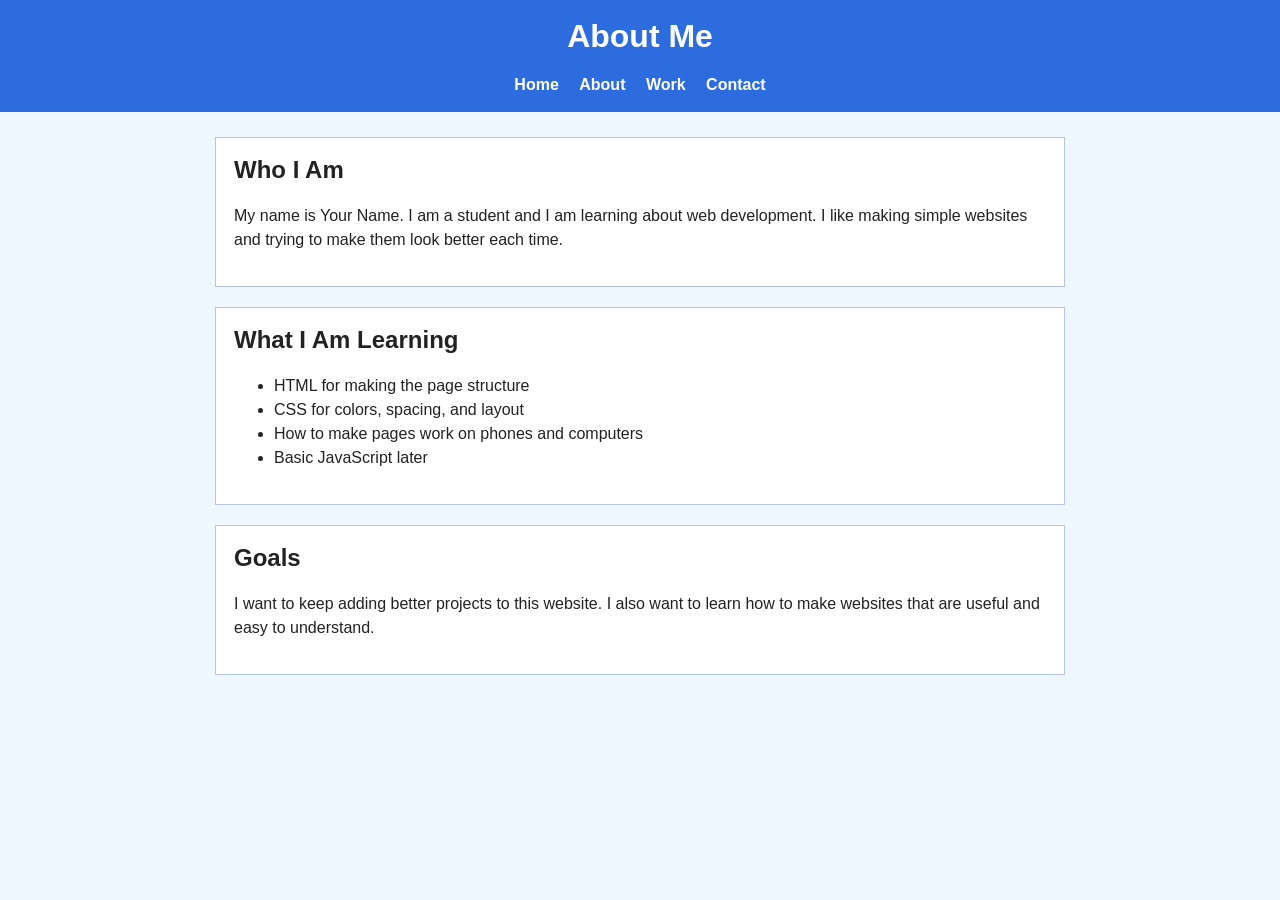
==== about.html @ 424b52f9 "nerfed the page" ====
<!DOCTYPE html>
<html lang="en">
<head>
  <meta charset="UTF-8">
  <meta name="viewport" content="width=device-width, initial-scale=1.0">
  <title>About Me</title>
  <style>
    body {
      margin: 0;
      font-family: Arial, Helvetica, sans-serif;
      color: #222;
      background: #eef6ff;
    }

    header {
      padding: 18px;
      background: #2d6cdf;
      color: white;
      text-align: center;
    }

    nav {
      margin-top: 12px;
    }

    nav a {
      margin: 0 8px;
      color: white;
      font-weight: bold;
      text-decoration: none;
    }

    nav a:hover {
      text-decoration: underline;
    }

    main {
      max-width: 850px;
      margin: 25px auto;
      padding: 0 16px;
    }

    section {
      margin-bottom: 20px;
      padding: 18px;
      border: 1px solid #b8c7dd;
      background: white;
    }

    h1,
    h2 {
      margin-top: 0;
    }

    p,
    li {
      line-height: 1.5;
    }
  </style>
</head>
<body>
  <header>
    <h1>About Me</h1>
    <nav>
      <a href="index.html">Home</a>
      <a href="about.html">About</a>
      <a href="work.html">Work</a>
      <a href="contact.html">Contact</a>
    </nav>
  </header>

  <main>
    <section>
      <h2>Who I Am</h2>
      <p>
        My name is Your Name. I am a student and I am learning about web development.
        I like making simple websites and trying to make them look better each time.
      </p>
    </section>

    <section>
      <h2>What I Am Learning</h2>
      <ul>
        <li>HTML for making the page structure</li>
        <li>CSS for colors, spacing, and layout</li>
        <li>How to make pages work on phones and computers</li>
        <li>Basic JavaScript later</li>
      </ul>
    </section>

    <section>
      <h2>Goals</h2>
      <p>
        I want to keep adding better projects to this website. I also want to learn how
        to make websites that are useful and easy to understand.
      </p>
    </section>
  </main>
</body>
</html>
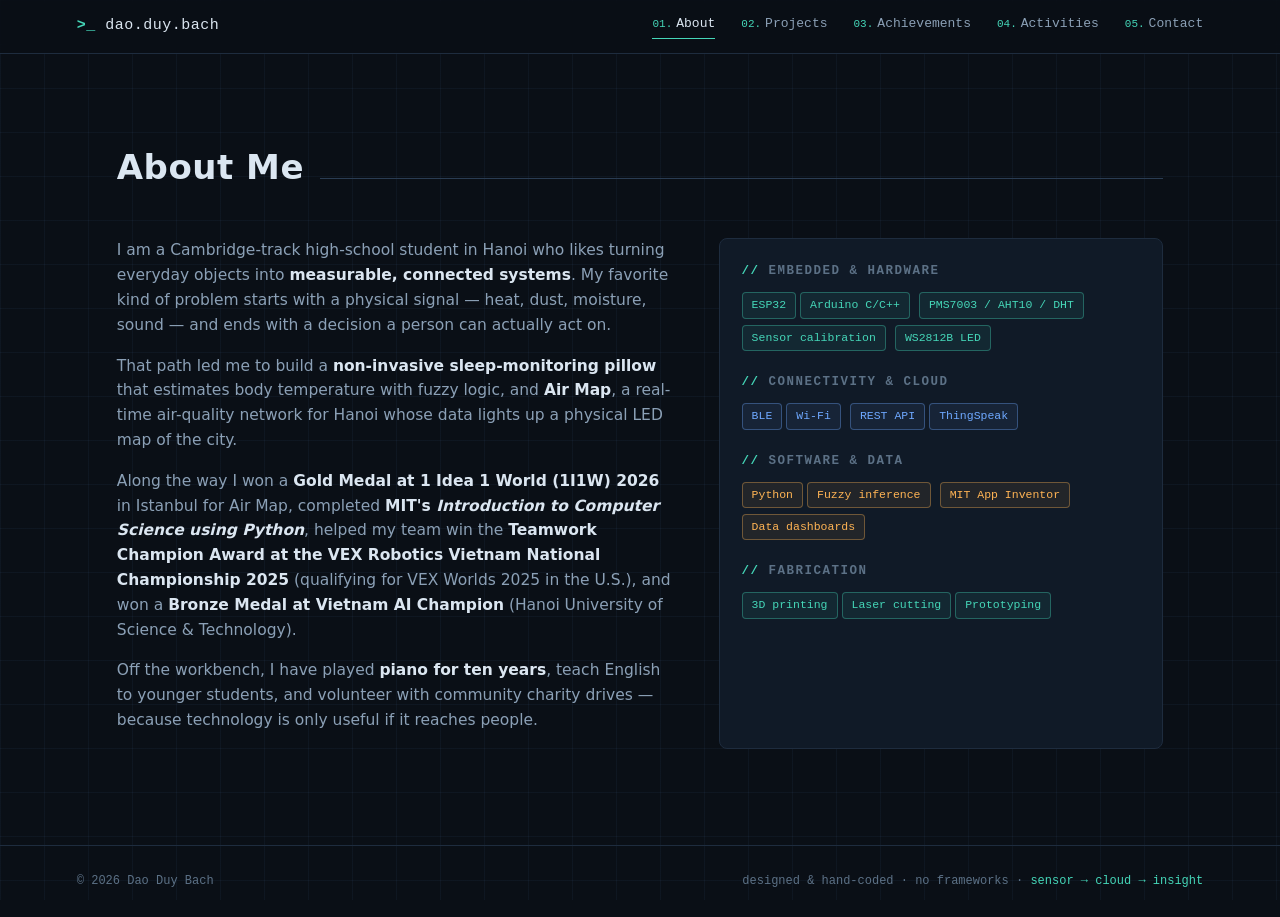
==== commit b2a73dba: "Fix portfolio layout" ====
--- a/about.html
+++ b/about.html
@@ -1,100 +1,78 @@
 <!DOCTYPE html>
 <html lang="en">
 <head>
-  <meta charset="UTF-8">
-  <meta name="viewport" content="width=device-width, initial-scale=1.0">
-  <title>About Me</title>
-  <style>
-    body {
-      margin: 0;
-      font-family: Arial, Helvetica, sans-serif;
-      color: #222;
-      background: #eef6ff;
-    }
-
-    header {
-      padding: 18px;
-      background: #2d6cdf;
-      color: white;
-      text-align: center;
-    }
-
-    nav {
-      margin-top: 12px;
-    }
-
-    nav a {
-      margin: 0 8px;
-      color: white;
-      font-weight: bold;
-      text-decoration: none;
-    }
-
-    nav a:hover {
-      text-decoration: underline;
-    }
-
-    main {
-      max-width: 850px;
-      margin: 25px auto;
-      padding: 0 16px;
-    }
-
-    section {
-      margin-bottom: 20px;
-      padding: 18px;
-      border: 1px solid #b8c7dd;
-      background: white;
-    }
-
-    h1,
-    h2 {
-      margin-top: 0;
-    }
-
-    p,
-    li {
-      line-height: 1.5;
-    }
-  </style>
+<meta charset="UTF-8">
+<meta name="viewport" content="width=device-width, initial-scale=1.0">
+<title>About — Dao Duy Bach</title>
+<meta name="description" content="About Dao Duy Bach — high-school maker from Hanoi working on IoT, embedded systems and AI.">
+<link rel="stylesheet" href="assets/style.css">
 </head>
 <body>
-  <header>
-    <h1>About Me</h1>
-    <nav>
-      <a href="index.html">Home</a>
-      <a href="about.html">About</a>
-      <a href="work.html">Work</a>
-      <a href="contact.html">Contact</a>
-    </nav>
-  </header>
 
-  <main>
-    <section>
-      <h2>Who I Am</h2>
-      <p>
-        My name is Your Name. I am a student and I am learning about web development.
-        I like making simple websites and trying to make them look better each time.
-      </p>
-    </section>
+<nav>
+  <a class="logo" href="index.html"><b>&gt;_</b> dao.duy.bach</a>
+  <div class="navlinks">
+    <a href="about.html" class="active" aria-current="page"><span>01.</span>About</a>
+    <a href="projects.html"><span>02.</span>Projects</a>
+    <a href="achievements.html"><span>03.</span>Achievements</a>
+    <a href="activities.html"><span>04.</span>Activities</a>
+    <a href="contact.html"><span>05.</span>Contact</a>
+  </div>
+</nav>
 
-    <section>
-      <h2>What I Am Learning</h2>
-      <ul>
-        <li>HTML for making the page structure</li>
-        <li>CSS for colors, spacing, and layout</li>
-        <li>How to make pages work on phones and computers</li>
-        <li>Basic JavaScript later</li>
-      </ul>
-    </section>
+<main class="page">
 
-    <section>
-      <h2>Goals</h2>
-      <p>
-        I want to keep adding better projects to this website. I also want to learn how
-        to make websites that are useful and easy to understand.
-      </p>
-    </section>
-  </main>
+  <section id="about">
+    <div class="sec-head reveal"><h2>About Me</h2><div class="rule"></div></div>
+    <div class="about-grid">
+      <div class="reveal">
+        <p>I am a Cambridge-track high-school student in Hanoi who likes turning everyday objects
+           into <b>measurable, connected systems</b>. My favorite kind of problem starts with a physical signal —
+           heat, dust, moisture, sound — and ends with a decision a person can actually act on.</p>
+        <p>That path led me to build a <b>non-invasive sleep-monitoring pillow</b> that estimates body
+           temperature with fuzzy logic, and <b>Air Map</b>, a real-time air-quality network for Hanoi
+           whose data lights up a physical LED map of the city.</p>
+        <p>Along the way I won a <b>Gold Medal at 1 Idea 1 World (1I1W) 2026</b> in Istanbul for Air Map,
+           completed <b>MIT's <i>Introduction to Computer Science using Python</i></b>,
+           helped my team win the <b>Teamwork Champion Award at the VEX Robotics Vietnam National Championship 2025</b>
+           (qualifying for VEX Worlds 2025 in the U.S.), and won a
+           <b>Bronze Medal at Vietnam AI Champion</b> (Hanoi University of Science &amp; Technology).</p>
+        <p>Off the workbench, I have played <b>piano for ten years</b>, teach English to younger students,
+           and volunteer with community charity drives — because technology is only useful if it reaches people.</p>
+      </div>
+      <div class="skillbox reveal">
+        <h3>Embedded &amp; Hardware</h3>
+        <div>
+          <span class="tag">ESP32</span><span class="tag">Arduino C/C++</span>
+          <span class="tag">PMS7003 / AHT10 / DHT</span><span class="tag">Sensor calibration</span>
+          <span class="tag">WS2812B LED</span>
+        </div>
+        <h3>Connectivity &amp; Cloud</h3>
+        <div>
+          <span class="tag blue">BLE</span><span class="tag blue">Wi-Fi</span>
+          <span class="tag blue">REST API</span><span class="tag blue">ThingSpeak</span>
+        </div>
+        <h3>Software &amp; Data</h3>
+        <div>
+          <span class="tag amber">Python</span><span class="tag amber">Fuzzy inference</span>
+          <span class="tag amber">MIT App Inventor</span><span class="tag amber">Data dashboards</span>
+        </div>
+        <h3>Fabrication</h3>
+        <div>
+          <span class="tag">3D printing</span><span class="tag">Laser cutting</span><span class="tag">Prototyping</span>
+        </div>
+      </div>
+    </div>
+  </section>
+
+</main>
+
+
+<footer>
+  <span>© 2026 Dao Duy Bach</span>
+  <span>designed &amp; hand-coded · no frameworks · <span style="color:var(--accent)">sensor → cloud → insight</span></span>
+</footer>
+
+<script src="assets/main.js"></script>
 </body>
 </html>
--- a/assets/style.css
+++ b/assets/style.css
@@ -0,0 +1,280 @@
+:root{
+  --bg:#0a0f16;
+  --bg-2:#0d1420;
+  --panel:#101a27;
+  --panel-2:#131f2e;
+  --line:#1e2c3e;
+  --line-2:#2a3c52;
+  --txt:#dbe6f1;
+  --muted:#8ba0b6;
+  --dim:#5c7186;
+  --accent:#45d6b8;
+  --accent-2:#6ea8ff;
+  --amber:#ffb454;
+  --mono:ui-monospace,"Cascadia Code","JetBrains Mono",Consolas,"Courier New",monospace;
+  --sans:"Segoe UI",system-ui,-apple-system,Roboto,Arial,sans-serif;
+}
+*{margin:0;padding:0;box-sizing:border-box}
+html{scroll-behavior:smooth}
+body{
+  background:var(--bg);
+  color:var(--txt);
+  font-family:var(--sans);
+  line-height:1.6;
+  overflow-x:hidden;
+}
+/* blueprint grid backdrop */
+body::before{
+  content:"";
+  position:fixed;inset:0;z-index:0;pointer-events:none;
+  background-image:
+    linear-gradient(rgba(110,168,255,.05) 1px,transparent 1px),
+    linear-gradient(90deg,rgba(110,168,255,.05) 1px,transparent 1px);
+  background-size:44px 44px;
+}
+main,nav,footer{position:relative;z-index:1}
+a{color:var(--accent);text-decoration:none}
+img{max-width:100%;display:block}
+
+/* ---------- nav ---------- */
+nav{
+  position:fixed;top:0;left:0;right:0;z-index:50;
+  display:flex;align-items:center;justify-content:space-between;
+  padding:14px 6vw;
+  background:rgba(10,15,22,.85);
+  backdrop-filter:blur(10px);
+  border-bottom:1px solid var(--line);
+}
+.logo{font-family:var(--mono);font-size:15px;color:var(--txt);letter-spacing:.5px}
+.logo b{color:var(--accent)}
+.navlinks{display:flex;gap:26px;font-family:var(--mono);font-size:13px}
+.navlinks a{color:var(--muted);transition:color .2s}
+.navlinks a:hover{color:var(--accent)}
+.navlinks a span{color:var(--accent);margin-right:4px;font-size:11px}
+@media(max-width:760px){.navlinks{display:none}}
+
+/* ---------- shared ---------- */
+section{padding:96px 6vw;max-width:1200px;margin:0 auto}
+.sec-head{display:flex;align-items:baseline;gap:16px;margin-bottom:44px}
+.sec-head .no{font-family:var(--mono);color:var(--accent);font-size:14px}
+.sec-head h2{font-size:clamp(24px,3.4vw,34px);letter-spacing:.5px}
+.sec-head .rule{flex:1;height:1px;background:var(--line-2);min-width:40px}
+.mono{font-family:var(--mono)}
+.tag{
+  display:inline-block;font-family:var(--mono);font-size:11.5px;
+  color:var(--accent);background:rgba(69,214,184,.08);
+  border:1px solid rgba(69,214,184,.35);border-radius:4px;
+  padding:3px 9px;margin:3px 4px 3px 0;white-space:nowrap;
+}
+.tag.blue{color:var(--accent-2);background:rgba(110,168,255,.08);border-color:rgba(110,168,255,.35)}
+.tag.amber{color:var(--amber);background:rgba(255,180,84,.08);border-color:rgba(255,180,84,.35)}
+.reveal{opacity:0;transform:translateY(22px);transition:opacity .6s ease,transform .6s ease}
+.reveal.on{opacity:1;transform:none}
+
+/* ---------- hero ---------- */
+.hero{
+  min-height:100vh;display:flex;flex-direction:column;justify-content:center;
+  padding-top:120px;
+}
+.hero .kicker{font-family:var(--mono);color:var(--accent);font-size:16px;margin-bottom:14px}
+.hero h1{font-size:clamp(38px,7vw,72px);line-height:1.05;letter-spacing:-1px}
+.hero h1 .dim{color:var(--dim)}
+.hero .sub{
+  font-size:clamp(16px,2.2vw,21px);color:var(--muted);
+  margin:18px 0 26px;max-width:640px;
+}
+.hero .sub b{color:var(--txt);font-weight:600}
+/* terminal */
+.term{
+  margin-top:36px;max-width:640px;width:100%;
+  background:#0b1119;border:1px solid var(--line-2);border-radius:8px;
+  box-shadow:0 18px 50px rgba(0,0,0,.45);
+  font-family:var(--mono);font-size:13.5px;
+}
+.term-bar{
+  display:flex;align-items:center;gap:7px;
+  padding:9px 14px;border-bottom:1px solid var(--line);
+}
+.term-bar i{width:11px;height:11px;border-radius:50%;display:inline-block}
+.term-bar i:nth-child(1){background:#ff5f57}.term-bar i:nth-child(2){background:#febc2e}.term-bar i:nth-child(3){background:#28c840}
+.term-bar span{margin-left:8px;color:var(--dim);font-size:11.5px}
+.term-body{padding:16px 18px;min-height:150px}
+.term-body .ln{white-space:pre-wrap;word-break:break-word}
+.term-body .p{color:var(--accent)}
+.term-body .o{color:var(--muted)}
+.term-body .hl{color:var(--amber)}
+.cursor{display:inline-block;width:8px;height:15px;background:var(--accent);vertical-align:-2px;animation:blink 1s steps(1) infinite}
+@keyframes blink{50%{opacity:0}}
+.hero-stats{
+  display:flex;flex-wrap:wrap;gap:0;margin-top:44px;
+  border:1px solid var(--line);border-radius:8px;overflow:hidden;max-width:840px;
+  background:var(--panel);
+}
+.hstat{flex:1 1 160px;padding:18px 22px;border-right:1px solid var(--line)}
+.hstat:last-child{border-right:none}
+.hstat .v{font-family:var(--mono);font-size:26px;color:var(--accent)}
+.hstat .k{font-size:12px;color:var(--dim);text-transform:uppercase;letter-spacing:1.2px;margin-top:3px}
+
+/* ---------- about ---------- */
+.about-grid{display:grid;grid-template-columns:1.25fr 1fr;gap:46px}
+@media(max-width:860px){.about-grid{grid-template-columns:1fr}}
+.about-grid p{color:var(--muted);margin-bottom:16px;font-size:15.5px}
+.about-grid p b{color:var(--txt)}
+.skillbox{
+  background:var(--panel);border:1px solid var(--line);border-radius:8px;padding:22px;
+}
+.skillbox h3{
+  font-family:var(--mono);font-size:12.5px;color:var(--dim);
+  text-transform:uppercase;letter-spacing:1.5px;margin:18px 0 8px;
+}
+.skillbox h3:first-child{margin-top:0}
+.skillbox h3::before{content:"// ";color:var(--accent)}
+
+/* ---------- projects ---------- */
+.proj{
+  background:var(--panel);border:1px solid var(--line);border-radius:10px;
+  overflow:hidden;margin-bottom:56px;
+}
+.proj-head{
+  display:flex;flex-wrap:wrap;align-items:center;gap:12px;
+  padding:18px 26px;border-bottom:1px solid var(--line);background:var(--panel-2);
+}
+.proj-head .pid{font-family:var(--mono);color:var(--dim);font-size:12.5px}
+.proj-head h3{font-size:22px;letter-spacing:.3px}
+.proj-head .status{
+  margin-left:auto;font-family:var(--mono);font-size:11.5px;color:var(--accent);
+  border:1px solid rgba(69,214,184,.4);border-radius:20px;padding:3px 12px;
+}
+.proj-head .status::before{content:"● ";font-size:9px}
+.proj-body{display:grid;grid-template-columns:1.15fr .85fr;gap:0}
+@media(max-width:900px){.proj-body{grid-template-columns:1fr}}
+.proj-txt{padding:26px 30px}
+.proj-txt .lede{color:var(--txt);font-size:16px;margin-bottom:14px}
+.proj-txt p{color:var(--muted);font-size:14.5px;margin-bottom:14px}
+.proj-media{
+  border-left:1px solid var(--line);background:var(--bg-2);
+  padding:22px;display:flex;flex-direction:column;gap:14px;
+}
+@media(max-width:900px){.proj-media{border-left:none;border-top:1px solid var(--line)}}
+.shot{border:1px solid var(--line-2);border-radius:6px;overflow:hidden;position:relative}
+.shot img{width:100%;height:100%;object-fit:cover}
+.shot .cap{
+  position:absolute;left:0;bottom:0;right:0;
+  font-family:var(--mono);font-size:10.5px;color:var(--txt);
+  background:linear-gradient(transparent,rgba(5,9,14,.9));
+  padding:18px 10px 7px;
+}
+.shot-row{display:grid;grid-template-columns:1fr 1fr;gap:14px}
+.shot-row .shot{aspect-ratio:4/3}
+/* spec table */
+.spec{width:100%;border-collapse:collapse;font-size:13px;margin:10px 0 18px}
+.spec td{border:1px solid var(--line);padding:7px 12px;vertical-align:top}
+.spec td:first-child{
+  font-family:var(--mono);color:var(--dim);white-space:nowrap;width:130px;
+  background:rgba(110,168,255,.04);font-size:11.5px;text-transform:uppercase;letter-spacing:.8px;
+}
+.spec td:last-child{color:var(--muted)}
+/* pipeline */
+.pipe{
+  display:flex;flex-wrap:wrap;align-items:center;gap:8px;
+  font-family:var(--mono);font-size:11.5px;margin:6px 0 18px;
+}
+.pipe .node{
+  border:1px solid var(--line-2);background:var(--bg-2);color:var(--txt);
+  border-radius:5px;padding:7px 11px;text-align:center;line-height:1.35;
+}
+.pipe .node small{display:block;color:var(--dim);font-size:10px}
+.pipe .arr{color:var(--accent)}
+.metrics{display:flex;flex-wrap:wrap;gap:14px;margin:4px 0 18px}
+.metric{
+  flex:1 1 130px;border:1px solid var(--line);border-radius:6px;
+  padding:12px 14px;background:var(--bg-2);
+}
+.metric .v{font-family:var(--mono);color:var(--amber);font-size:20px}
+.metric .k{font-size:11.5px;color:var(--dim);margin-top:2px}
+
+/* ---------- timeline ---------- */
+.tline{position:relative;margin-left:8px;padding-left:34px}
+.tline::before{content:"";position:absolute;left:0;top:6px;bottom:6px;width:1px;background:var(--line-2)}
+.tl-item{position:relative;padding-bottom:30px}
+.tl-item:last-child{padding-bottom:0}
+.tl-item::before{
+  content:"";position:absolute;left:-38px;top:7px;width:9px;height:9px;border-radius:50%;
+  background:var(--bg);border:2px solid var(--accent);
+}
+.tl-item.gold::before{border-color:var(--amber)}
+.tl-item .d{font-family:var(--mono);font-size:12px;color:var(--accent);letter-spacing:.5px}
+.tl-item.gold .d{color:var(--amber)}
+.tl-item h4{font-size:16.5px;margin:3px 0 4px}
+.tl-item p{color:var(--muted);font-size:14px;max-width:720px}
+
+/* ---------- activities ---------- */
+.act-grid{display:grid;grid-template-columns:repeat(auto-fit,minmax(290px,1fr));gap:20px}
+.card{
+  background:var(--panel);border:1px solid var(--line);border-radius:8px;
+  padding:22px;transition:border-color .25s,transform .25s;
+}
+.card:hover{border-color:var(--accent);transform:translateY(-3px)}
+.card .ic{font-family:var(--mono);font-size:12px;color:var(--accent);margin-bottom:10px;display:block}
+.card h4{font-size:16.5px;margin-bottom:6px}
+.card p{color:var(--muted);font-size:13.8px}
+.card .role{font-family:var(--mono);font-size:11px;color:var(--dim);text-transform:uppercase;letter-spacing:1px;margin-top:10px;display:block}
+.card.photo{padding:0;overflow:hidden;display:flex;flex-direction:column}
+.card.photo img{height:190px;object-fit:cover;width:100%}
+.card.photo .inner{padding:18px 22px}
+
+/* ---------- contact ---------- */
+.contact{text-align:center;max-width:720px}
+.contact h2{font-size:clamp(26px,4vw,40px);margin-bottom:14px}
+.contact p{color:var(--muted);margin-bottom:28px}
+.btn{
+  display:inline-block;font-family:var(--mono);font-size:14px;
+  color:var(--accent);border:1px solid var(--accent);border-radius:6px;
+  padding:13px 30px;transition:background .25s;
+}
+.btn:hover{background:rgba(69,214,184,.1)}
+footer{
+  border-top:1px solid var(--line);padding:26px 6vw;
+  display:flex;flex-wrap:wrap;gap:10px;justify-content:space-between;
+  font-family:var(--mono);font-size:12px;color:var(--dim);
+}
+
+/* ---------- multi-page layout ---------- */
+body{display:flex;flex-direction:column;min-height:100vh}
+main{flex:1}
+.logo:hover{color:var(--txt)}
+.navlinks a.active{color:var(--txt)}
+.navlinks a.active::after{
+  content:"";display:block;height:1px;margin-top:3px;background:var(--accent);
+}
+@media(max-width:760px){
+  nav{flex-wrap:wrap;gap:10px;padding:12px 16px}
+  .navlinks{display:flex;width:100%;gap:18px;overflow-x:auto;padding-bottom:4px;scrollbar-width:none}
+  .navlinks::-webkit-scrollbar{display:none}
+  .navlinks a{white-space:nowrap}
+}
+/* sub-pages: clear the fixed nav */
+main.page > section:first-child{padding-top:140px}
+@media(max-width:760px){main.page > section:first-child{padding-top:150px}}
+
+/* home: compact hero + portal grid */
+.hero.home{min-height:auto;padding-top:150px;padding-bottom:40px}
+.portals{padding-top:40px}
+.portals .sec-head{margin-bottom:12px}
+.explore-note{color:var(--muted);font-size:14px;margin-bottom:28px}
+.portal-grid{display:grid;grid-template-columns:repeat(auto-fit,minmax(260px,1fr));gap:20px}
+.portal{
+  display:flex;flex-direction:column;gap:8px;color:var(--txt);
+  background:var(--panel);border:1px solid var(--line);border-radius:10px;
+  padding:24px 24px 20px;transition:border-color .25s,transform .25s,background .25s;
+}
+.portal:hover{border-color:var(--accent);transform:translateY(-3px);background:var(--panel-2)}
+.portal .no{font-family:var(--mono);color:var(--accent);font-size:13px}
+.portal h3{font-size:21px;letter-spacing:.3px}
+.portal p{color:var(--muted);font-size:14px;flex:1}
+.portal .meta{font-family:var(--mono);font-size:11.5px;color:var(--dim);text-transform:uppercase;letter-spacing:1px}
+.portal .go{font-family:var(--mono);font-size:12.5px;color:var(--accent);margin-top:6px}
+.portal:hover .go{text-decoration:underline}
+
+.contact{min-height:60vh;display:flex;flex-direction:column;justify-content:center;align-items:center}
+.contact .sec-head{width:100%}
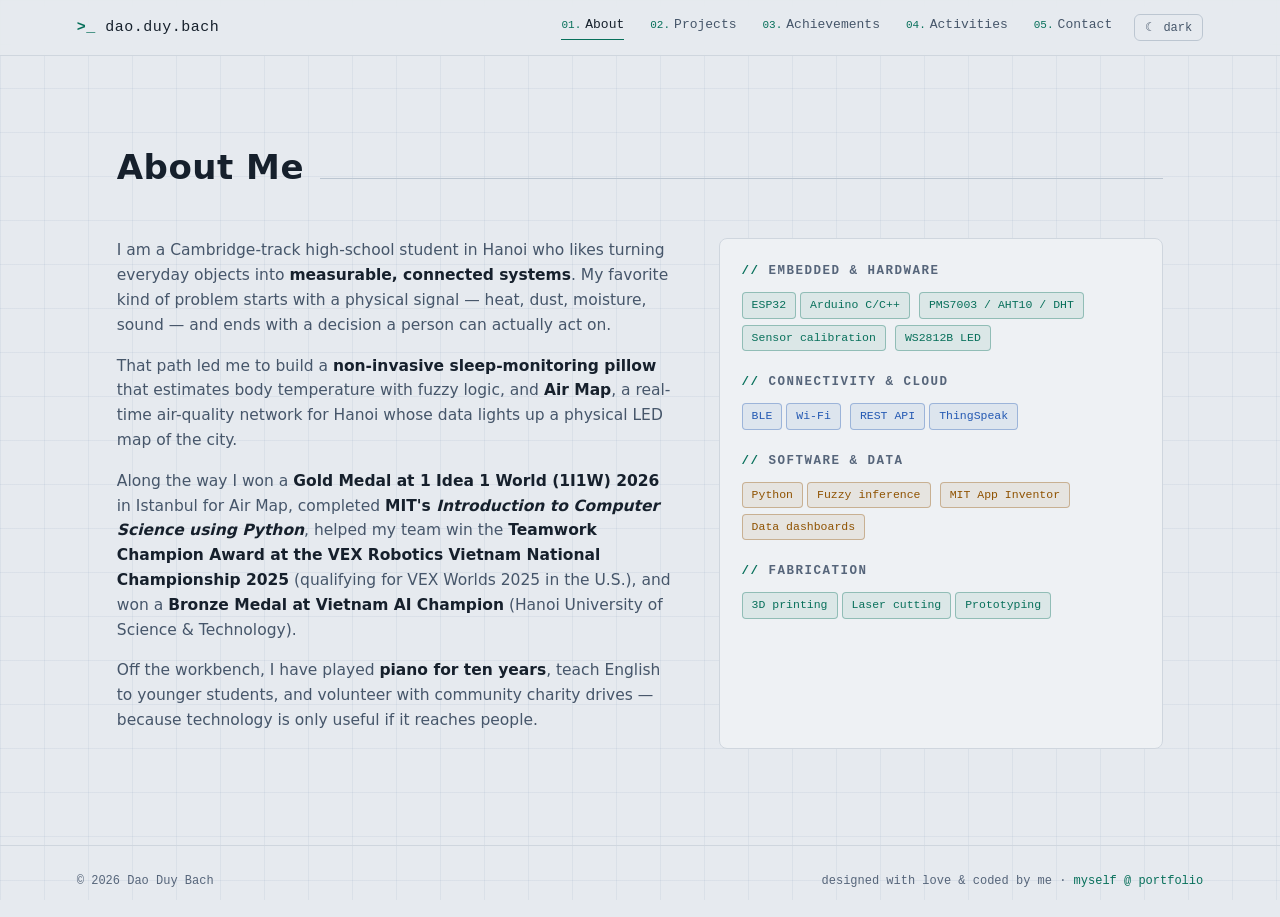
==== commit d497d18b: "Fix main page info and the whole layout" ====
--- a/about.html
+++ b/about.html
@@ -1,11 +1,12 @@
 <!DOCTYPE html>
-<html lang="en">
+<html lang="en" data-theme="light">
 <head>
 <meta charset="UTF-8">
 <meta name="viewport" content="width=device-width, initial-scale=1.0">
 <title>About — Dao Duy Bach</title>
 <meta name="description" content="About Dao Duy Bach — high-school maker from Hanoi working on IoT, embedded systems and AI.">
 <link rel="stylesheet" href="assets/style.css">
+<script>try{if(localStorage.getItem("site-theme")==="dark")delete document.documentElement.dataset.theme}catch(e){}</script>
 </head>
 <body>
 
@@ -18,6 +19,7 @@
     <a href="activities.html"><span>04.</span>Activities</a>
     <a href="contact.html"><span>05.</span>Contact</a>
   </div>
+  <button class="theme-toggle" type="button" aria-label="Switch to dark mode">☾ dark</button>
 </nav>
 
 <main class="page">
@@ -70,7 +72,7 @@
 
 <footer>
   <span>© 2026 Dao Duy Bach</span>
-  <span>designed &amp; hand-coded · no frameworks · <span style="color:var(--accent)">sensor → cloud → insight</span></span>
+  <span>designed with love &amp; coded by me · <span style="color:var(--accent)">myself @ portfolio</span></span>
 </footer>
 
 <script src="assets/main.js"></script>
--- a/assets/style.css
+++ b/assets/style.css
@@ -11,9 +11,36 @@
   --accent:#45d6b8;
   --accent-2:#6ea8ff;
   --amber:#ffb454;
+  --strong:#fff;
+  --nav-bg:rgba(10,15,22,.85);
+  --term-bg:#0b1119;
+  --shadow:rgba(0,0,0,.45);
+  --grid:rgba(110,168,255,.05);
   --mono:ui-monospace,"Cascadia Code","JetBrains Mono",Consolas,"Courier New",monospace;
   --sans:"Segoe UI",system-ui,-apple-system,Roboto,Arial,sans-serif;
 }
+/* light theme — the default; dark when the visitor picks it (assets/main.js) */
+:root[data-theme="light"]{
+  --bg:#e6eaef;
+  --bg-2:#dde2e8;
+  --panel:#eef1f4;
+  --panel-2:#e3e8ed;
+  --line:#cfd6de;
+  --line-2:#bcc6d1;
+  --txt:#16202c;
+  --muted:#46566a;
+  --dim:#56657a;
+  --accent:#08705b;
+  --accent-2:#2459b3;
+  --amber:#8f5200;
+  --strong:#0b121a;
+  --nav-bg:rgba(230,234,239,.9);
+  --term-bg:#eef1f4;
+  --shadow:rgba(20,40,70,.12);
+  --grid:rgba(40,80,140,.06);
+  color-scheme:light;
+}
+:root{color-scheme:dark}
 *{margin:0;padding:0;box-sizing:border-box}
 html{scroll-behavior:smooth}
 body{
@@ -28,8 +55,8 @@
   content:"";
   position:fixed;inset:0;z-index:0;pointer-events:none;
   background-image:
-    linear-gradient(rgba(110,168,255,.05) 1px,transparent 1px),
-    linear-gradient(90deg,rgba(110,168,255,.05) 1px,transparent 1px);
+    linear-gradient(var(--grid) 1px,transparent 1px),
+    linear-gradient(90deg,var(--grid) 1px,transparent 1px);
   background-size:44px 44px;
 }
 main,nav,footer{position:relative;z-index:1}
@@ -41,7 +68,7 @@
   position:fixed;top:0;left:0;right:0;z-index:50;
   display:flex;align-items:center;justify-content:space-between;
   padding:14px 6vw;
-  background:rgba(10,15,22,.85);
+  background:var(--nav-bg);
   backdrop-filter:blur(10px);
   border-bottom:1px solid var(--line);
 }
@@ -62,12 +89,12 @@
 .mono{font-family:var(--mono)}
 .tag{
   display:inline-block;font-family:var(--mono);font-size:11.5px;
-  color:var(--accent);background:rgba(69,214,184,.08);
-  border:1px solid rgba(69,214,184,.35);border-radius:4px;
+  color:var(--accent);background:color-mix(in srgb,var(--accent) 8%,transparent);
+  border:1px solid color-mix(in srgb,var(--accent) 35%,transparent);border-radius:4px;
   padding:3px 9px;margin:3px 4px 3px 0;white-space:nowrap;
 }
-.tag.blue{color:var(--accent-2);background:rgba(110,168,255,.08);border-color:rgba(110,168,255,.35)}
-.tag.amber{color:var(--amber);background:rgba(255,180,84,.08);border-color:rgba(255,180,84,.35)}
+.tag.blue{color:var(--accent-2);background:color-mix(in srgb,var(--accent-2) 8%,transparent);border-color:color-mix(in srgb,var(--accent-2) 35%,transparent)}
+.tag.amber{color:var(--amber);background:color-mix(in srgb,var(--amber) 8%,transparent);border-color:color-mix(in srgb,var(--amber) 35%,transparent)}
 .reveal{opacity:0;transform:translateY(22px);transition:opacity .6s ease,transform .6s ease}
 .reveal.on{opacity:1;transform:none}
 
@@ -76,7 +103,7 @@
   min-height:100vh;display:flex;flex-direction:column;justify-content:center;
   padding-top:120px;
 }
-.hero .kicker{font-family:var(--mono);color:var(--accent);font-size:16px;margin-bottom:14px}
+.hero .kicker{font-family:var(--mono);color:var(--accent);font-size:19px;margin-bottom:14px}
 .hero h1{font-size:clamp(38px,7vw,72px);line-height:1.05;letter-spacing:-1px}
 .hero h1 .dim{color:var(--dim)}
 .hero .sub{
@@ -87,8 +114,8 @@
 /* terminal */
 .term{
   margin-top:36px;max-width:640px;width:100%;
-  background:#0b1119;border:1px solid var(--line-2);border-radius:8px;
-  box-shadow:0 18px 50px rgba(0,0,0,.45);
+  background:var(--term-bg);border:1px solid var(--line-2);border-radius:8px;
+  box-shadow:0 18px 50px var(--shadow);
   font-family:var(--mono);font-size:13.5px;
 }
 .term-bar{
@@ -143,7 +170,7 @@
 .proj-head h3{font-size:22px;letter-spacing:.3px}
 .proj-head .status{
   margin-left:auto;font-family:var(--mono);font-size:11.5px;color:var(--accent);
-  border:1px solid rgba(69,214,184,.4);border-radius:20px;padding:3px 12px;
+  border:1px solid color-mix(in srgb,var(--accent) 40%,transparent);border-radius:20px;padding:3px 12px;
 }
 .proj-head .status::before{content:"● ";font-size:9px}
 .proj-body{display:grid;grid-template-columns:1.15fr .85fr;gap:0}
@@ -160,7 +187,7 @@
 .shot img{width:100%;height:100%;object-fit:cover}
 .shot .cap{
   position:absolute;left:0;bottom:0;right:0;
-  font-family:var(--mono);font-size:10.5px;color:var(--txt);
+  font-family:var(--mono);font-size:10.5px;color:#e8eef5;
   background:linear-gradient(transparent,rgba(5,9,14,.9));
   padding:18px 10px 7px;
 }
@@ -224,9 +251,15 @@
 .card.photo .inner{padding:18px 22px}
 
 /* ---------- contact ---------- */
-.contact{text-align:center;max-width:720px}
-.contact h2{font-size:clamp(26px,4vw,40px);margin-bottom:14px}
-.contact p{color:var(--muted);margin-bottom:28px}
+.contact-grid{display:grid;grid-template-columns:1fr 1.1fr;gap:46px;align-items:start}
+@media(max-width:860px){.contact-grid{grid-template-columns:1fr;gap:30px}}
+.contact-intro p{color:var(--muted);font-size:17.5px;margin-bottom:16px}
+.contact-list{list-style:none;background:var(--panel);border:1px solid var(--line);border-radius:8px}
+.contact-list li{display:flex;align-items:baseline;gap:18px;padding:17px 24px;border-bottom:1px solid var(--line);font-size:17px}
+.contact-list li:last-child{border-bottom:none}
+.contact-list .k{flex:0 0 118px;font-family:var(--mono);font-size:13px;color:var(--dim);text-transform:uppercase;letter-spacing:1px}
+.contact-list .v{color:var(--strong);word-break:break-word}
+.contact-list a.v{color:var(--strong)}
 .btn{
   display:inline-block;font-family:var(--mono);font-size:14px;
   color:var(--accent);border:1px solid var(--accent);border-radius:6px;
@@ -260,8 +293,7 @@
 /* home: compact hero + portal grid */
 .hero.home{min-height:auto;padding-top:150px;padding-bottom:40px}
 .portals{padding-top:40px}
-.portals .sec-head{margin-bottom:12px}
-.explore-note{color:var(--muted);font-size:14px;margin-bottom:28px}
+.explore-note{color:var(--muted);font-size:14px;margin-top:24px}
 .portal-grid{display:grid;grid-template-columns:repeat(auto-fit,minmax(260px,1fr));gap:20px}
 .portal{
   display:flex;flex-direction:column;gap:8px;color:var(--txt);
@@ -276,5 +308,43 @@
 .portal .go{font-family:var(--mono);font-size:12.5px;color:var(--accent);margin-top:6px}
 .portal:hover .go{text-decoration:underline}
 
-.contact{min-height:60vh;display:flex;flex-direction:column;justify-content:center;align-items:center}
-.contact .sec-head{width:100%}
+
+/* theme toggle */
+.navlinks{margin-left:auto}
+.theme-toggle{
+  margin-left:22px;flex:0 0 auto;cursor:pointer;
+  font-family:var(--mono);font-size:12px;color:var(--muted);
+  background:transparent;border:1px solid var(--line-2);border-radius:6px;padding:5px 10px;
+  transition:color .2s,border-color .2s;
+}
+.theme-toggle:hover{color:var(--accent);border-color:var(--accent)}
+@media(max-width:760px){
+  .theme-toggle{margin-left:auto}
+  .navlinks{order:2;margin-left:0}
+}
+
+/* content links: white (dark in light mode), underlined so they still read as links */
+main p a, .contact-list a.v{
+  color:var(--strong);text-decoration:underline;
+  text-decoration-color:var(--line-2);text-underline-offset:3px;
+  transition:color .2s, text-decoration-color .2s;
+}
+main p a:hover, .contact-list a.v:hover{color:var(--accent);text-decoration-color:var(--accent)}
+
+/* smooth theme switch: whole-page cross-fade (View Transitions API, see main.js) */
+::view-transition-old(root),::view-transition-new(root){animation-duration:.35s}
+
+/* home hero: text + photo frame */
+.hero-top{display:grid;grid-template-columns:1fr 300px;gap:48px;align-items:center}
+.hero-photo{
+  position:relative;aspect-ratio:4/5;border-radius:10px;overflow:hidden;
+  background:var(--panel);border:1px solid var(--line-2);
+  box-shadow:0 18px 50px var(--shadow);
+  display:flex;align-items:center;justify-content:center;
+}
+.hero-photo .ph{font-family:var(--mono);font-size:12px;color:var(--dim)}
+.hero-photo img{position:absolute;inset:0;width:100%;height:100%;object-fit:cover}
+@media(max-width:860px){
+  .hero-top{grid-template-columns:1fr;gap:28px}
+  .hero-photo{order:-1;width:180px}
+}
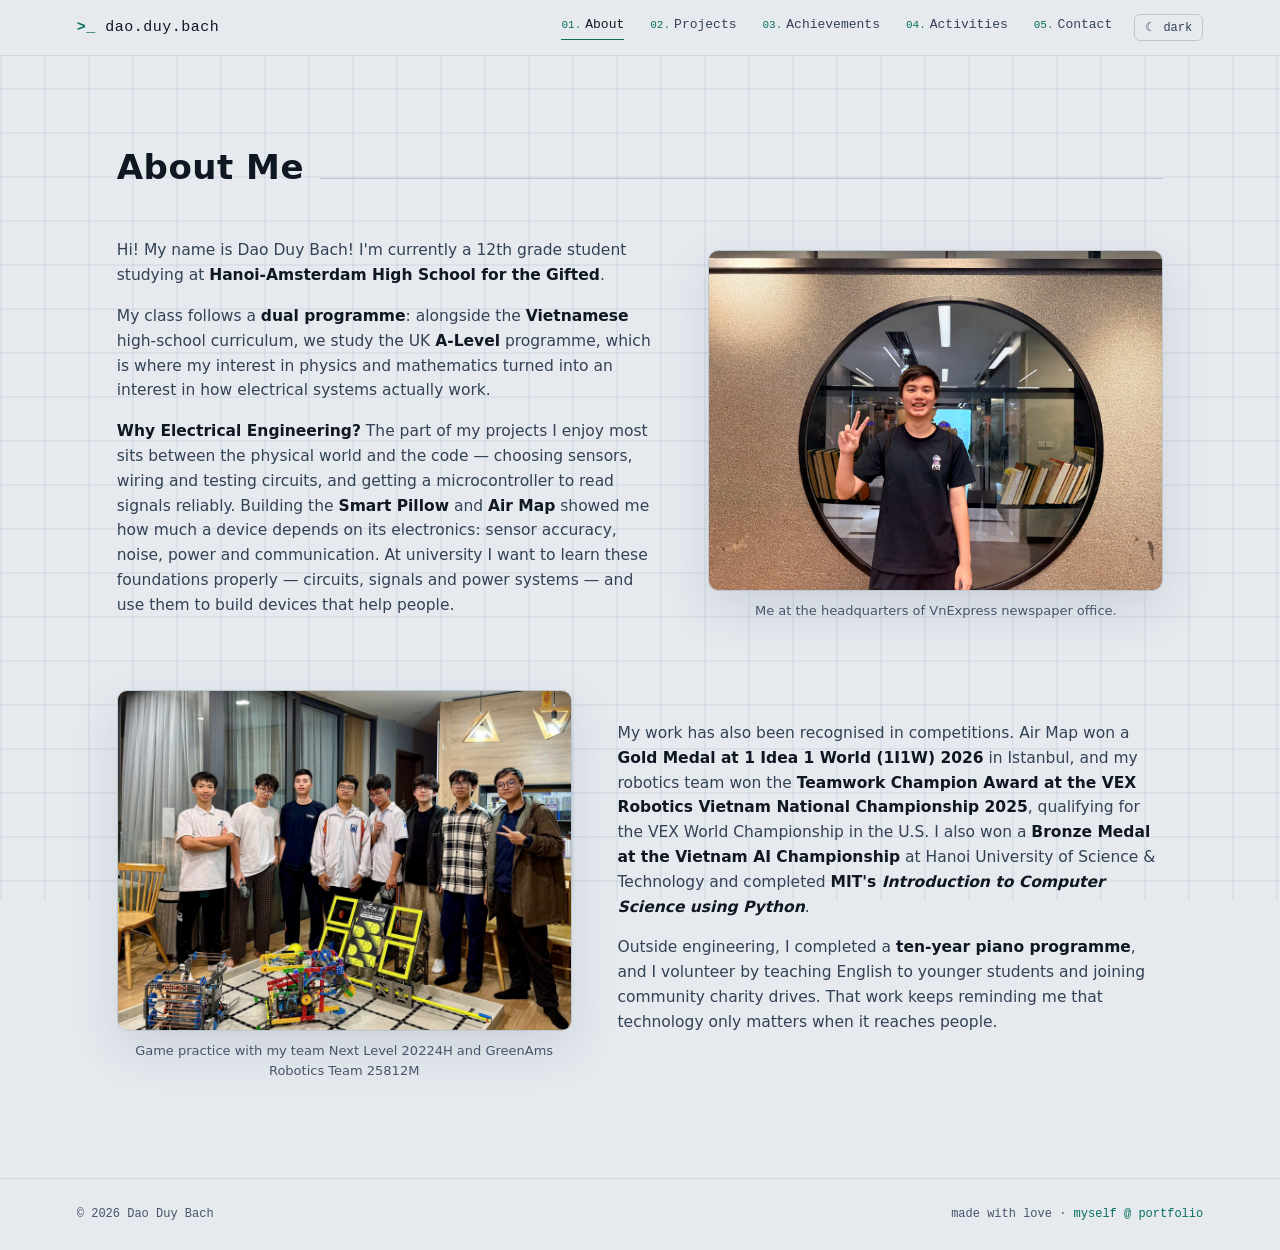
==== commit 3870944b: "Changes to 'About' page layout" ====
--- a/about.html
+++ b/about.html
@@ -4,7 +4,7 @@
 <meta charset="UTF-8">
 <meta name="viewport" content="width=device-width, initial-scale=1.0">
 <title>About — Dao Duy Bach</title>
-<meta name="description" content="About Dao Duy Bach — high-school maker from Hanoi working on IoT, embedded systems and AI.">
+<meta name="description" content="About Dao Duy Bach — a Hanoi high-school student aiming to study Electrical Engineering, building sensor circuits and embedded systems.">
 <link rel="stylesheet" href="assets/style.css">
 <script>try{if(localStorage.getItem("site-theme")==="dark")delete document.documentElement.dataset.theme}catch(e){}</script>
 </head>
@@ -26,44 +26,52 @@
 
   <section id="about">
     <div class="sec-head reveal"><h2>About Me</h2><div class="rule"></div></div>
-    <div class="about-grid">
-      <div class="reveal">
-        <p>I am a Cambridge-track high-school student in Hanoi who likes turning everyday objects
-           into <b>measurable, connected systems</b>. My favorite kind of problem starts with a physical signal —
-           heat, dust, moisture, sound — and ends with a decision a person can actually act on.</p>
-        <p>That path led me to build a <b>non-invasive sleep-monitoring pillow</b> that estimates body
-           temperature with fuzzy logic, and <b>Air Map</b>, a real-time air-quality network for Hanoi
-           whose data lights up a physical LED map of the city.</p>
-        <p>Along the way I won a <b>Gold Medal at 1 Idea 1 World (1I1W) 2026</b> in Istanbul for Air Map,
-           completed <b>MIT's <i>Introduction to Computer Science using Python</i></b>,
-           helped my team win the <b>Teamwork Champion Award at the VEX Robotics Vietnam National Championship 2025</b>
-           (qualifying for VEX Worlds 2025 in the U.S.), and won a
-           <b>Bronze Medal at Vietnam AI Champion</b> (Hanoi University of Science &amp; Technology).</p>
-        <p>Off the workbench, I have played <b>piano for ten years</b>, teach English to younger students,
-           and volunteer with community charity drives — because technology is only useful if it reaches people.</p>
+    <div class="about-rows">
+
+      <!-- ===== ROW 1: text | image ===== -->
+      <div class="about-row reveal">
+        <div class="about-text">
+        <p>Hi! My name is Dao Duy Bach! I'm currently a 12th grade student
+          studying at <b>Hanoi-Amsterdam High School for the Gifted</b>.
+        </p>
+        <p>My class follows a <b>dual programme</b>: alongside the <b>Vietnamese</b> high-school curriculum,
+          we study the UK <b>A-Level</b> programme, which is where my interest in physics and mathematics
+          turned into an interest in how electrical systems actually work.
+        </p>
+        <p><b>Why Electrical Engineering?</b> The part of my projects I enjoy most sits between the physical world
+          and the code — choosing sensors, wiring and testing circuits, and getting a microcontroller to read
+          signals reliably. Building the <b>Smart Pillow</b> and <b>Air Map</b> showed me how much a device depends
+          on its electronics: sensor accuracy, noise, power and communication. At university I want to learn these
+          foundations properly — circuits, signals and power systems — and use them to build devices that help people.</p>
+        </div>
+        <!-- ROW 1 PHOTO: change the file name in src="assets/..." -->
+        <figure class="about-fig">
+          <div class="about-img"><img src="assets/prof_1.jpg" alt="Dao Duy Bach"></div>
+          <!-- ROW 1 CAPTION: edit the text below -->
+          <figcaption>Me at the headquarters of VnExpress newspaper office.</figcaption>
+        </figure>
       </div>
-      <div class="skillbox reveal">
-        <h3>Embedded &amp; Hardware</h3>
-        <div>
-          <span class="tag">ESP32</span><span class="tag">Arduino C/C++</span>
-          <span class="tag">PMS7003 / AHT10 / DHT</span><span class="tag">Sensor calibration</span>
-          <span class="tag">WS2812B LED</span>
-        </div>
-        <h3>Connectivity &amp; Cloud</h3>
-        <div>
-          <span class="tag blue">BLE</span><span class="tag blue">Wi-Fi</span>
-          <span class="tag blue">REST API</span><span class="tag blue">ThingSpeak</span>
-        </div>
-        <h3>Software &amp; Data</h3>
-        <div>
-          <span class="tag amber">Python</span><span class="tag amber">Fuzzy inference</span>
-          <span class="tag amber">MIT App Inventor</span><span class="tag amber">Data dashboards</span>
-        </div>
-        <h3>Fabrication</h3>
-        <div>
-          <span class="tag">3D printing</span><span class="tag">Laser cutting</span><span class="tag">Prototyping</span>
+
+      <!-- ===== ROW 2: image | text ===== -->
+      <div class="about-row flip reveal">
+        <!-- ROW 2 PHOTO: change the file name in src="assets/..." -->
+        <figure class="about-fig">
+          <div class="about-img"><img src="assets/prof_3.jpg" alt="Robotics team with VEX IQ robots on a Rapid Relay field" style="object-position:center 68%"></div>
+          <!-- ROW 2 CAPTION: edit the text below -->
+          <figcaption>Game practice with my team Next Level 20224H and GreenAms Robotics Team 25812M</figcaption>
+        </figure>
+        <div class="about-text">
+        <p>My work has also been recognised in competitions. Air Map won a <b>Gold Medal at 1 Idea 1 World (1I1W) 2026</b>
+           in Istanbul, and my robotics team won the <b>Teamwork Champion Award at the VEX Robotics Vietnam National
+           Championship 2025</b>, qualifying for the VEX World Championship in the U.S. I also won a
+           <b>Bronze Medal at the Vietnam AI Championship</b> at Hanoi University of Science &amp; Technology and completed
+           <b>MIT's <i>Introduction to Computer Science using Python</i></b>.</p>
+        <p>Outside engineering, I completed a <b>ten-year piano programme</b>, and I volunteer by teaching English
+           to younger students and joining community charity drives. That work keeps reminding me that
+           technology only matters when it reaches people.</p>
         </div>
       </div>
+
     </div>
   </section>
 
@@ -72,7 +80,7 @@
 
 <footer>
   <span>© 2026 Dao Duy Bach</span>
-  <span>designed with love &amp; coded by me · <span style="color:var(--accent)">myself @ portfolio</span></span>
+  <span>made with love · <span style="color:var(--accent)">myself @ portfolio</span></span>
 </footer>
 
 <script src="assets/main.js"></script>
--- a/assets/style.css
+++ b/assets/style.css
@@ -27,9 +27,9 @@
   --panel-2:#e3e8ed;
   --line:#cfd6de;
   --line-2:#bcc6d1;
-  --txt:#16202c;
-  --muted:#46566a;
-  --dim:#56657a;
+  --txt:#0f1722;
+  --muted:#334155;
+  --dim:#46546a;
   --accent:#08705b;
   --accent-2:#2459b3;
   --amber:#8f5200;
@@ -55,8 +55,8 @@
   content:"";
   position:fixed;inset:0;z-index:0;pointer-events:none;
   background-image:
-    linear-gradient(var(--grid) 1px,transparent 1px),
-    linear-gradient(90deg,var(--grid) 1px,transparent 1px);
+    linear-gradient(var(--grid) 2px,transparent 2px),
+    linear-gradient(90deg,var(--grid) 2px,transparent 2px);
   background-size:44px 44px;
 }
 main,nav,footer{position:relative;z-index:1}
@@ -143,19 +143,18 @@
 .hstat .k{font-size:12px;color:var(--dim);text-transform:uppercase;letter-spacing:1.2px;margin-top:3px}
 
 /* ---------- about ---------- */
-.about-grid{display:grid;grid-template-columns:1.25fr 1fr;gap:46px}
-@media(max-width:860px){.about-grid{grid-template-columns:1fr}}
-.about-grid p{color:var(--muted);margin-bottom:16px;font-size:15.5px}
-.about-grid p b{color:var(--txt)}
-.skillbox{
-  background:var(--panel);border:1px solid var(--line);border-radius:8px;padding:22px;
-}
-.skillbox h3{
-  font-family:var(--mono);font-size:12.5px;color:var(--dim);
-  text-transform:uppercase;letter-spacing:1.5px;margin:18px 0 8px;
-}
-.skillbox h3:first-child{margin-top:0}
-.skillbox h3::before{content:"// ";color:var(--accent)}
+.about-text p{color:var(--muted);margin-bottom:16px;font-size:15.5px}
+.about-text p b{color:var(--txt)}
+.about-rows{display:flex;flex-direction:column;gap:56px}
+.about-row{display:grid;grid-template-columns:1.2fr 1fr;gap:46px;align-items:center}
+.about-row.flip{grid-template-columns:1fr 1.2fr}
+.about-img{border:1px solid var(--line-2);border-radius:10px;overflow:hidden;aspect-ratio:4/3;box-shadow:0 18px 50px var(--shadow)}
+.about-img img{width:100%;height:100%;object-fit:cover}
+.about-fig figcaption{margin-top:10px;font-size:13px;color:var(--dim);text-align:center}
+@media(max-width:860px){
+  .about-row,.about-row.flip{grid-template-columns:1fr;gap:22px}
+  .about-row .about-fig{order:-1}
+}
 
 /* ---------- projects ---------- */
 .proj{
@@ -348,3 +347,38 @@
   .hero-top{grid-template-columns:1fr;gap:28px}
   .hero-photo{order:-1;width:180px}
 }
+
+/* home: highlights strip */
+.highlights{padding-top:40px;padding-bottom:0}
+.hl-list{list-style:none;background:var(--panel);border:1px solid var(--line);border-radius:10px}
+.hl-list li{display:grid;grid-template-columns:90px 1fr auto;gap:20px;align-items:baseline;
+  padding:18px 24px;border-bottom:1px solid var(--line)}
+.hl-list li:last-child{border-bottom:none}
+.hl-list .d{font-family:var(--mono);font-size:12.5px;color:var(--amber)}
+.hl-list b{font-size:16.5px;color:var(--txt)}
+.hl-list p{color:var(--muted);font-size:14.5px;margin-top:3px}
+.hl-list a{font-family:var(--mono);font-size:12.5px;white-space:nowrap}
+.hl-list a:hover{text-decoration:underline}
+@media(max-width:700px){
+  .hl-list li{grid-template-columns:1fr;gap:4px}
+}
+
+/* jump links (e.g. projects.html#air-map) land below the fixed nav */
+[id]{scroll-margin-top:90px}
+
+/* projects: citation panel for the research paper */
+.paper-card{
+  background:var(--panel);border:1px solid var(--line-2);border-radius:6px;padding:22px;
+  display:flex;flex-direction:column;gap:10px;
+}
+.paper-card .journal{font-family:var(--mono);font-size:11.5px;color:var(--amber);text-transform:uppercase;letter-spacing:1px}
+.paper-card h4{font-size:17px;line-height:1.35;color:var(--txt)}
+.paper-card .authors{font-size:13.5px;color:var(--muted)}
+.paper-card .authors b{color:var(--txt)}
+.paper-card .kw{font-size:12.5px;color:var(--dim)}
+.paper-card a{font-family:var(--mono);font-size:12.5px;margin-top:4px}
+.paper-card a:hover{text-decoration:underline}
+
+/* activity card with two photos side by side */
+.card.photo .duo{display:grid;grid-template-columns:1fr 1fr;gap:2px;background:var(--line)}
+.card.photo .duo img{height:190px}
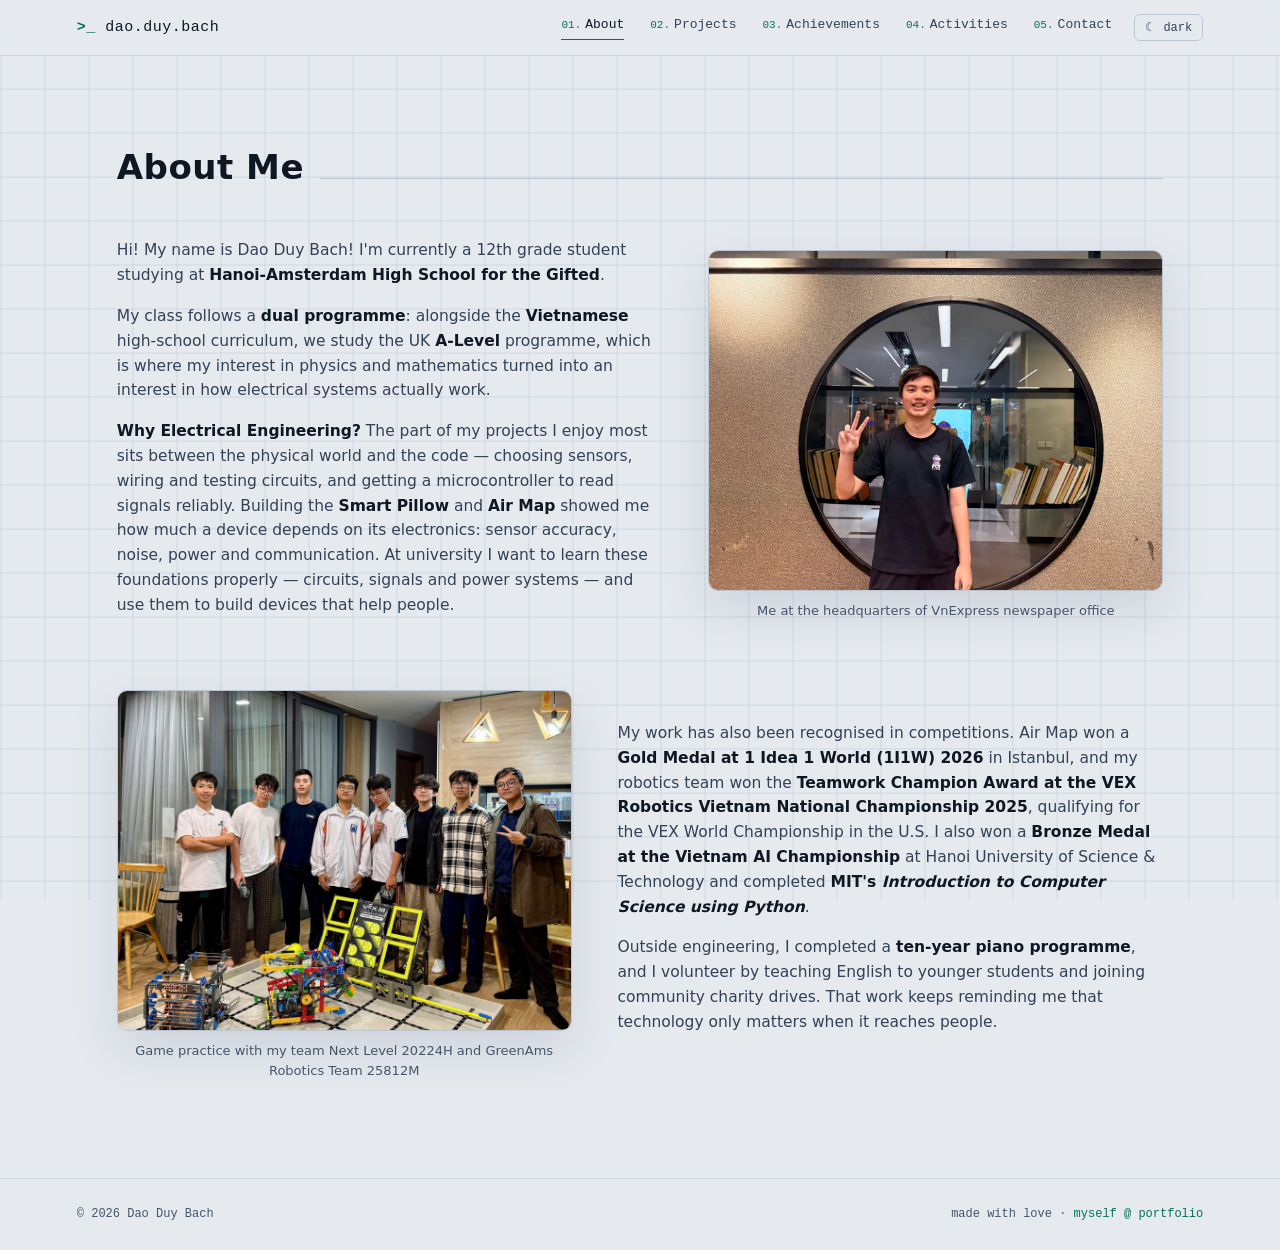
==== commit def82182: "Small fix" ====
--- a/about.html
+++ b/about.html
@@ -48,7 +48,7 @@
         <figure class="about-fig">
           <div class="about-img"><img src="assets/prof_1.jpg" alt="Dao Duy Bach"></div>
           <!-- ROW 1 CAPTION: edit the text below -->
-          <figcaption>Me at the headquarters of VnExpress newspaper office.</figcaption>
+          <figcaption>Me at the headquarters of VnExpress newspaper office</figcaption>
         </figure>
       </div>
 
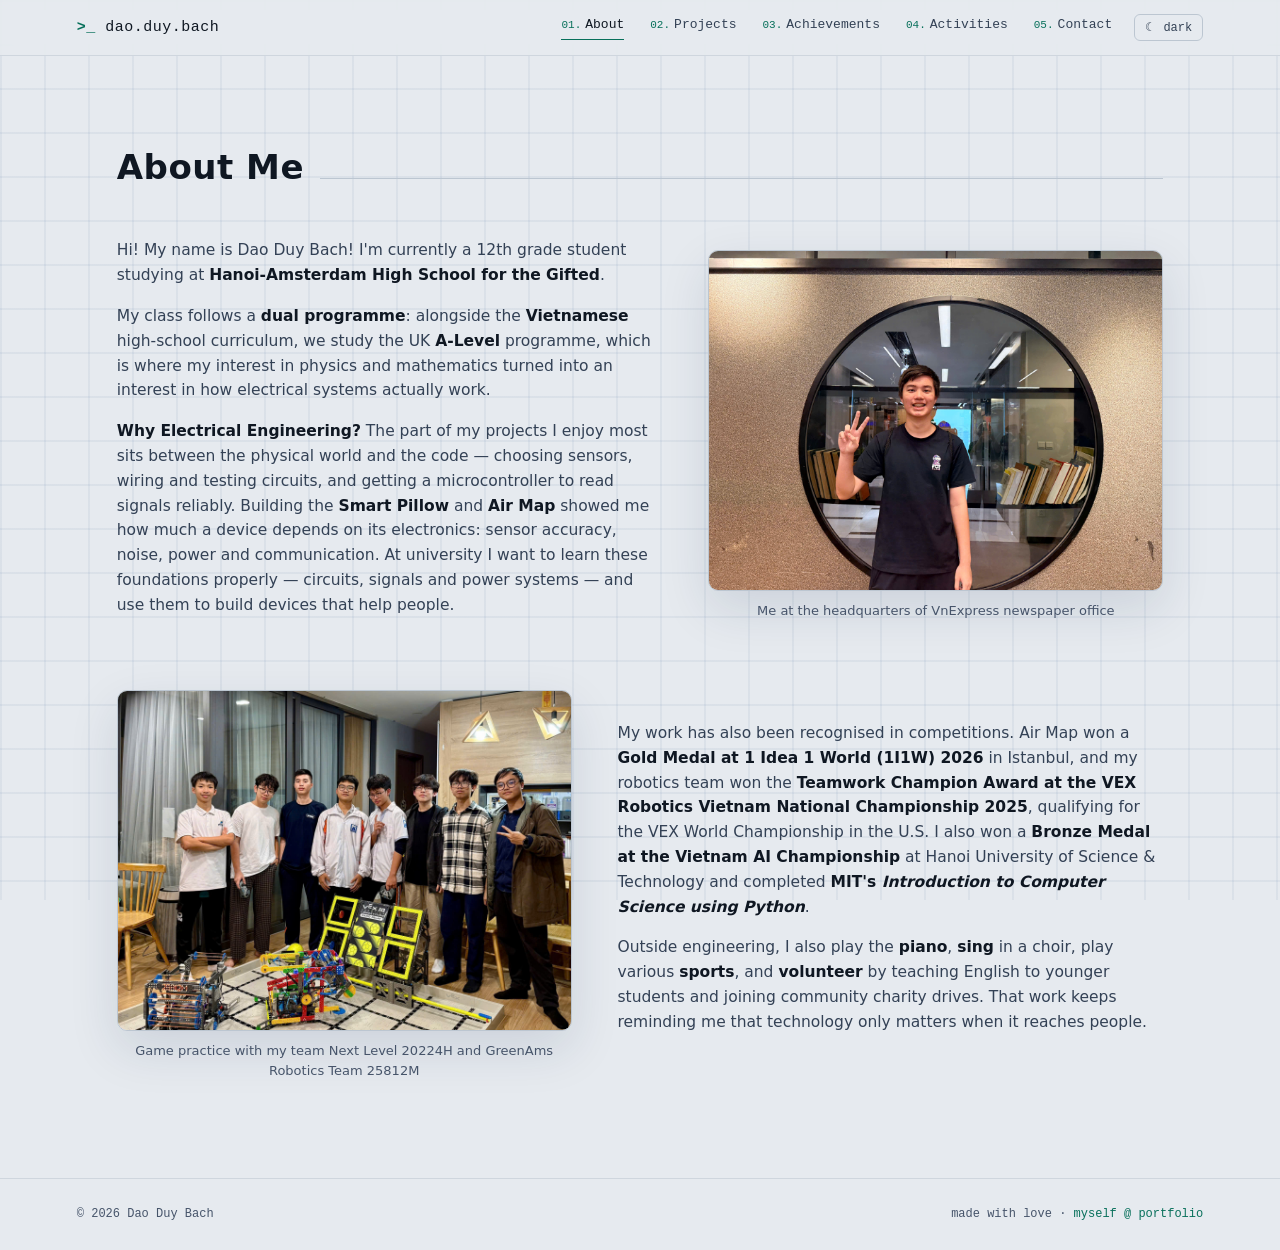
==== commit d9614adb: "Publish pre final version of portfolio (assets at risk but dw)" ====
--- a/about.html
+++ b/about.html
@@ -66,7 +66,7 @@
            Championship 2025</b>, qualifying for the VEX World Championship in the U.S. I also won a
            <b>Bronze Medal at the Vietnam AI Championship</b> at Hanoi University of Science &amp; Technology and completed
            <b>MIT's <i>Introduction to Computer Science using Python</i></b>.</p>
-        <p>Outside engineering, I completed a <b>ten-year piano programme</b>, and I volunteer by teaching English
+        <p>Outside engineering, I also play the <b>piano</b>, <B>sing</B> in a choir, play various <b>sports</b>, and <b>volunteer</b> by teaching English
            to younger students and joining community charity drives. That work keeps reminding me that
            technology only matters when it reaches people.</p>
         </div>
--- a/assets/style.css
+++ b/assets/style.css
@@ -235,7 +235,7 @@
 .tl-item p{color:var(--muted);font-size:14px;max-width:720px}
 
 /* ---------- activities ---------- */
-.act-grid{display:grid;grid-template-columns:repeat(auto-fit,minmax(290px,1fr));gap:20px}
+.act-grid{display:grid;grid-template-columns:repeat(auto-fill,minmax(290px,1fr));gap:20px}
 .card{
   background:var(--panel);border:1px solid var(--line);border-radius:8px;
   padding:22px;transition:border-color .25s,transform .25s;
@@ -376,9 +376,62 @@
 .paper-card .authors{font-size:13.5px;color:var(--muted)}
 .paper-card .authors b{color:var(--txt)}
 .paper-card .kw{font-size:12.5px;color:var(--dim)}
-.paper-card a{font-family:var(--mono);font-size:12.5px;margin-top:4px}
-.paper-card a:hover{text-decoration:underline}
+.paper-card .proof{margin-top:4px}
 
 /* activity card with two photos side by side */
 .card.photo .duo{display:grid;grid-template-columns:1fr 1fr;gap:2px;background:var(--line)}
 .card.photo .duo img{height:190px}
+
+/* full-screen photo viewer (assets/main.js) */
+img.zoomable{cursor:zoom-in}
+img.zoomable:focus-visible{outline:2px solid var(--accent);outline-offset:2px}
+.lightbox{
+  position:fixed;inset:0;z-index:100;display:flex;flex-direction:column;
+  padding:4vh 4vw;overflow:auto;
+  background:rgba(5,9,14,.94);cursor:zoom-out;
+  opacity:0;visibility:hidden;transition:opacity .25s ease,visibility .25s;
+}
+.lightbox.open{opacity:1;visibility:visible}
+.lightbox img{
+  margin:auto auto 0;max-width:none;flex:0 0 auto;
+  border-radius:6px;box-shadow:0 20px 60px rgba(0,0,0,.6);cursor:zoom-out;
+}
+.lightbox img.can-zoom{cursor:zoom-in}
+.lb-cap{margin:14px auto auto;color:#cfd8e3;font-size:13.5px;text-align:center;max-width:720px}
+.lightbox.zoomed{padding:0}
+.lightbox.zoomed img{margin:auto;border-radius:0;cursor:zoom-out}
+.lightbox.zoomed .lb-cap{display:none}
+.lb-close{
+  position:fixed;top:14px;right:18px;z-index:1;width:40px;height:40px;cursor:pointer;
+  font-size:28px;line-height:1;color:#e8eef5;background:rgba(5,9,14,.6);
+  border:1px solid rgba(232,238,245,.35);border-radius:8px;
+}
+.lb-close:hover{border-color:#e8eef5}
+
+/* proof links (certificates, photos, press) — same style on every page.
+   Label format: "Type: what it is", with ↗ for links that open a new tab */
+.proof{margin-top:6px;line-height:1.7;font-family:var(--mono);font-size:12px;color:var(--dim)}
+.proof a{color:var(--accent);text-decoration:none}
+.proof a:hover{text-decoration:underline}
+
+/* activities: group headings */
+.act-group{
+  font-family:var(--mono);font-size:13px;color:var(--dim);font-weight:600;
+  text-transform:uppercase;letter-spacing:1.5px;margin:44px 0 18px;
+}
+.act-group::before{content:"// ";color:var(--accent)}
+.sec-head + .act-group{margin-top:0}
+
+/* activities: "Show more" inside a card, with a strip of extra photos */
+.card details.more{margin-top:12px;border-top:1px solid var(--line);padding-top:10px}
+.card details.more summary{
+  cursor:pointer;list-style:none;font-family:var(--mono);font-size:12.5px;color:var(--accent);
+}
+.card details.more summary::-webkit-details-marker{display:none}
+.card details.more summary::after{content:" ▾"}
+.card details.more[open] summary::after{content:" ▴"}
+.card details.more[open] summary{margin-bottom:8px}
+.card details.more summary:hover{text-decoration:underline}
+.card details.more p{margin-bottom:8px}
+.gallery{display:grid;grid-template-columns:repeat(auto-fill,minmax(70px,1fr));gap:6px;margin-top:6px}
+.card.photo .gallery img{height:64px;width:100%;object-fit:cover;border-radius:4px;border:1px solid var(--line-2)}
